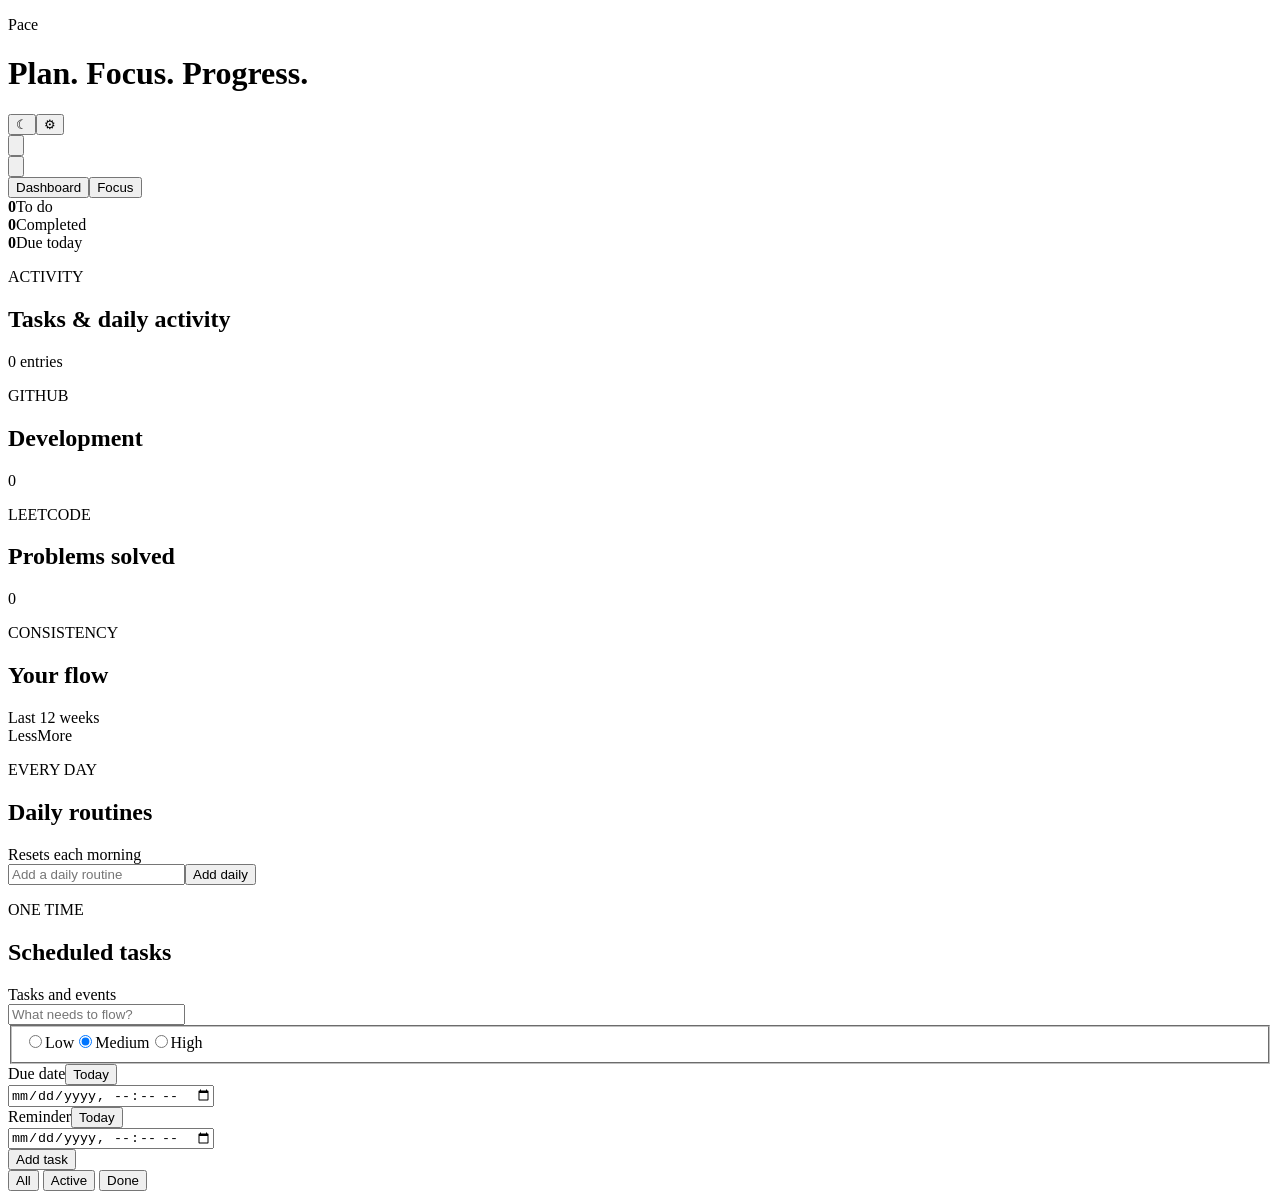
==== app/static/index.html @ a06ea4e5 "Activity: build live integration feeds and richer consistency analytics Split today's timeline into " ====
<!doctype html>
<html lang="en">
<head>
  <meta charset="utf-8">
  <meta name="viewport" content="width=device-width, initial-scale=1">
  <title>Pace</title>
  <link rel="preconnect" href="https://fonts.googleapis.com">
  <link rel="preconnect" href="https://fonts.gstatic.com" crossorigin>
  <link href="https://fonts.googleapis.com/css2?family=Handjet:ELSH,wght@2,100..900&display=swap" rel="stylesheet">
  <link rel="stylesheet" href="/styles.css">
</head>
<body>
  <main>
    <header>
      <div class="hero-copy"><p class="brand">Pace</p><div><h1>Plan. Focus. Progress.</h1><p id="today"></p></div></div>
      <div class="header-side"><div class="header-actions"><button class="icon" id="theme-button" aria-label="Switch to dark mode">☾</button><button class="icon" id="settings-button" aria-label="Open preferences">⚙</button><div class="profile-connect"><button class="icon" id="connections-toggle" aria-label="Connect profiles" aria-expanded="false"><svg viewBox="0 0 24 24" aria-hidden="true"><path d="M10 13a5 5 0 0 0 7.1.1l2-2a5 5 0 0 0-7.1-7.1l-1.1 1.1"></path><path d="M14 11a5 5 0 0 0-7.1-.1l-2 2A5 5 0 0 0 12 20l1.1-1.1"></path></svg></button><section id="connections-body" class="connections" hidden><div class="connections-title"><strong>Connect profiles</strong><span>GitHub · LeetCode</span></div><p>Paste a public profile link to import activity.</p><form id="profile-form"><select name="provider"><option value="GITHUB">GitHub</option><option value="LEETCODE">LeetCode</option></select><input name="profile_url" type="url" placeholder="Paste profile link" required><button type="submit">Link</button></form><div id="profile-list" class="profile-list"></div></section></div><div class="account"><button class="icon account-button" id="account-button" aria-label="Open account menu" aria-expanded="false"><svg viewBox="0 0 24 24" aria-hidden="true"><circle cx="12" cy="8" r="4"></circle><path d="M4 21a8 8 0 0 1 16 0"></path></svg></button><div class="account-menu" id="account-menu" hidden><strong id="account-name">Pace user</strong><span id="account-email"></span><small id="account-username"></small><button type="button" id="logout-button">Log out</button></div></div></div></div>
    </header>

    <nav class="page-nav" aria-label="Main navigation"><button class="page-link active" data-view="dashboard">Dashboard</button><button class="page-link" data-view="focus">Focus</button></nav>

    <section class="stats" data-page="dashboard" aria-label="Task summary">
      <article><strong id="pending-count">0</strong><span>To do</span></article>
      <article><strong id="done-count">0</strong><span>Completed</span></article>
      <article><strong id="today-count">0</strong><span>Due today</span></article>
    </section>

    <section class="activity-board" data-page="dashboard" aria-labelledby="activity-heading">
      <article class="panel activity-panel activity-main"><div class="activity-heading"><div><p class="section-label">ACTIVITY</p><h2 id="activity-heading">Tasks & daily activity</h2></div><span id="activity-count">0 entries</span></div><div id="activity-list" class="activity-list" aria-live="polite"></div></article>
      <div class="activity-integrations"><article class="panel activity-panel activity-compact"><div class="activity-heading"><div><p class="section-label">GITHUB</p><h2>Development</h2></div><span id="github-count">0</span></div><div id="github-list" class="activity-list" aria-live="polite"></div></article><article class="panel activity-panel activity-compact"><div class="activity-heading"><div><p class="section-label">LEETCODE</p><h2>Problems solved</h2></div><span id="leetcode-count">0</span></div><div id="leetcode-list" class="activity-list" aria-live="polite"></div></article></div>
    </section>

    <section class="panel focus-panel focus-page" data-page="focus" aria-labelledby="focus-heading" hidden>
      <div class="focus-heading"><div><p class="section-label">DEEP WORK</p><h2 id="focus-heading">Focus timer</h2></div><strong id="focus-clock">00:00:00</strong></div>
      <form id="focus-form" class="focus-form">
        <input name="category" maxlength="100" placeholder="Focus category" autocomplete="off">
        <select name="task_id" id="focus-task"><option value="">Choose a linked task</option></select>
        <button type="submit">Start focus</button>
      </form>
      <div id="active-focus" class="active-focus" hidden>
        <div><strong id="focus-category">Focused work</strong><span id="focus-linked-task">No linked task</span></div>
        <button type="button" id="stop-focus">Stop session</button>
      </div>
    </section>

    <section class="panel tracker-panel" data-page="dashboard">
      <div class="tracker-heading"><div><p class="section-label">CONSISTENCY</p><h2>Your flow</h2></div><span>Last 12 weeks</span></div>
      <div class="tracker-scroll"><div id="tracker" class="tracker" aria-label="Task completion tracker"></div></div>
      <div class="legend"><span>Less</span><i></i><i class="level-1"></i><i class="level-2"></i><i class="level-3"></i><span>More</span></div>
    </section>

    <section class="section-block" data-page="dashboard">
      <div class="section-title"><div><p class="section-label">EVERY DAY</p><h2>Daily routines</h2></div><span>Resets each morning</span></div>
      <form id="daily-form" class="daily-add"><input name="title" maxlength="200" placeholder="Add a daily routine" required autocomplete="off"><button type="submit">Add daily</button></form>
      <div id="daily-list" class="daily-list" aria-live="polite"></div>
    </section>

    <section class="section-block" data-page="dashboard">
    <div class="section-title"><div><p class="section-label">ONE TIME</p><h2>Scheduled tasks</h2></div><span>Tasks and events</span></div>
    <section class="panel composer">
      <form id="task-form">
        <input id="title" name="title" placeholder="What needs to flow?" maxlength="200" required autocomplete="off">
        <div class="form-row">
          <fieldset class="priority-picker" aria-label="Priority"><label><input type="radio" name="priority" value="LOW"><span>Low</span></label><label><input type="radio" name="priority" value="MEDIUM" checked><span>Medium</span></label><label><input type="radio" name="priority" value="HIGH"><span>High</span></label></fieldset>
          <div class="date-control"><div class="date-label"><label for="new-due-at">Due date</label><button type="button" class="today-button" data-target="due_at">Today</button></div><input id="new-due-at" name="due_at" type="datetime-local"></div>
          <div class="date-control"><div class="date-label"><label for="new-reminder-at">Reminder</label><button type="button" class="today-button" data-target="reminder_at">Today</button></div><input id="new-reminder-at" name="reminder_at" type="datetime-local"></div>
          <button type="submit">Add task</button>
        </div>
      </form>
    </section>

    <nav aria-label="Task filters">
      <button class="filter active" data-filter="ALL">All</button>
      <button class="filter" data-filter="PENDING">Active</button>
      <button class="filter" data-filter="COMPLETED">Done</button>
    </nav>
    <section id="task-list" class="task-list" aria-live="polite"></section>
    </section>
  </main>

  <dialog id="settings">
    <form id="settings-form">
      <div class="dialog-title"><h2>Preferences</h2><button type="button" class="icon" id="close-settings" aria-label="Close">×</button></div>
      <label>Email<input name="email" type="email" placeholder="you@example.com"></label>
      <label>Timezone<input name="timezone" value="Asia/Kolkata" required></label>
      <div class="schedule"><label class="check"><input name="daily_digest_enabled" type="checkbox"> Daily digest</label><input name="daily_digest_time" type="time"></div>
      <div class="schedule"><label class="check"><input name="weekly_summary_enabled" type="checkbox"> Weekly summary</label><select name="weekly_summary_day"><option>MONDAY</option><option>TUESDAY</option><option>WEDNESDAY</option><option>THURSDAY</option><option>FRIDAY</option><option>SATURDAY</option><option>SUNDAY</option></select><input name="weekly_summary_time" type="time"></div>
      <button type="submit">Save preferences</button>
    </form>
  </dialog>
  <dialog id="login" class="login-dialog">
    <form id="login-form">
      <div><p class="brand">Pace</p><h2 id="auth-title">Welcome back</h2><p id="auth-copy">Sign in and find your pace.</p></div>
      <label id="display-name-field" hidden>Display name<input name="display_name" maxlength="100" autocomplete="name"></label>
      <label id="email-field" hidden>Email address<input name="email" type="email" maxlength="320" autocomplete="email"></label>
      <label><span id="username-label">Username or email</span><input name="username" autocomplete="username" required autofocus></label>
      <label>Password<input name="password" type="password" autocomplete="current-password" required></label>
      <label id="confirm-password-field" hidden>Confirm password<input name="confirm_password" type="password" autocomplete="new-password"></label>
      <p id="login-error" role="alert"></p>
      <button type="submit">Sign in</button>
      <div class="oauth-options"><span>or continue with</span><a data-provider="github" href="/auth/oauth/github">GitHub</a><a data-provider="google" href="/auth/oauth/google">Google</a></div>
      <button type="button" id="auth-switch" class="auth-switch">New to Pace? Create your account</button>
    </form>
  </dialog>
  <dialog id="task-editor">
    <form id="edit-form">
      <div class="dialog-title"><h2>Edit task</h2><button type="button" class="icon" id="close-editor" aria-label="Close">×</button></div>
      <label>Task title<input name="title" maxlength="200" required></label>
      <label>Priority<select name="priority"><option value="LOW">Low priority</option><option value="MEDIUM">Medium priority</option><option value="HIGH">High priority</option></select></label>
      <label>Due date<input name="due_at" type="datetime-local"></label>
      <label>Reminder<input name="reminder_at" type="datetime-local"></label>
      <div class="dialog-actions"><button type="button" class="danger" id="editor-delete">Delete task</button><button type="submit">Save changes</button></div>
    </form>
  </dialog>
  <dialog id="delete-confirmation" class="small-dialog">
    <div><h2>Delete this task?</h2><p>This action cannot be undone.</p><div class="dialog-actions"><button type="button" id="cancel-delete">Keep task</button><button type="button" class="danger" id="confirm-delete">Delete</button></div></div>
  </dialog>
  <dialog id="activity-editor">
    <form id="activity-edit-form">
      <div class="dialog-title"><h2>Edit activity</h2><button type="button" class="icon" id="close-activity-editor" aria-label="Close">×</button></div>
      <label>Activity<input name="title" maxlength="200" required></label>
      <label>Details<textarea name="detail" maxlength="500" rows="3"></textarea></label>
      <div class="dialog-actions"><button type="button" class="danger" id="activity-delete">Delete activity</button><button type="submit">Save changes</button></div>
    </form>
  </dialog>
  <dialog id="activity-delete-confirmation" class="small-dialog">
    <div><h2>Delete this activity?</h2><p>The original task, routine, or focus session will stay intact.</p><div class="dialog-actions"><button type="button" id="cancel-activity-delete">Keep activity</button><button type="button" class="danger" id="confirm-activity-delete">Delete</button></div></div>
  </dialog>
  <div id="toast" role="status"></div>
  <script src="/app.js"></script>
</body>
</html>
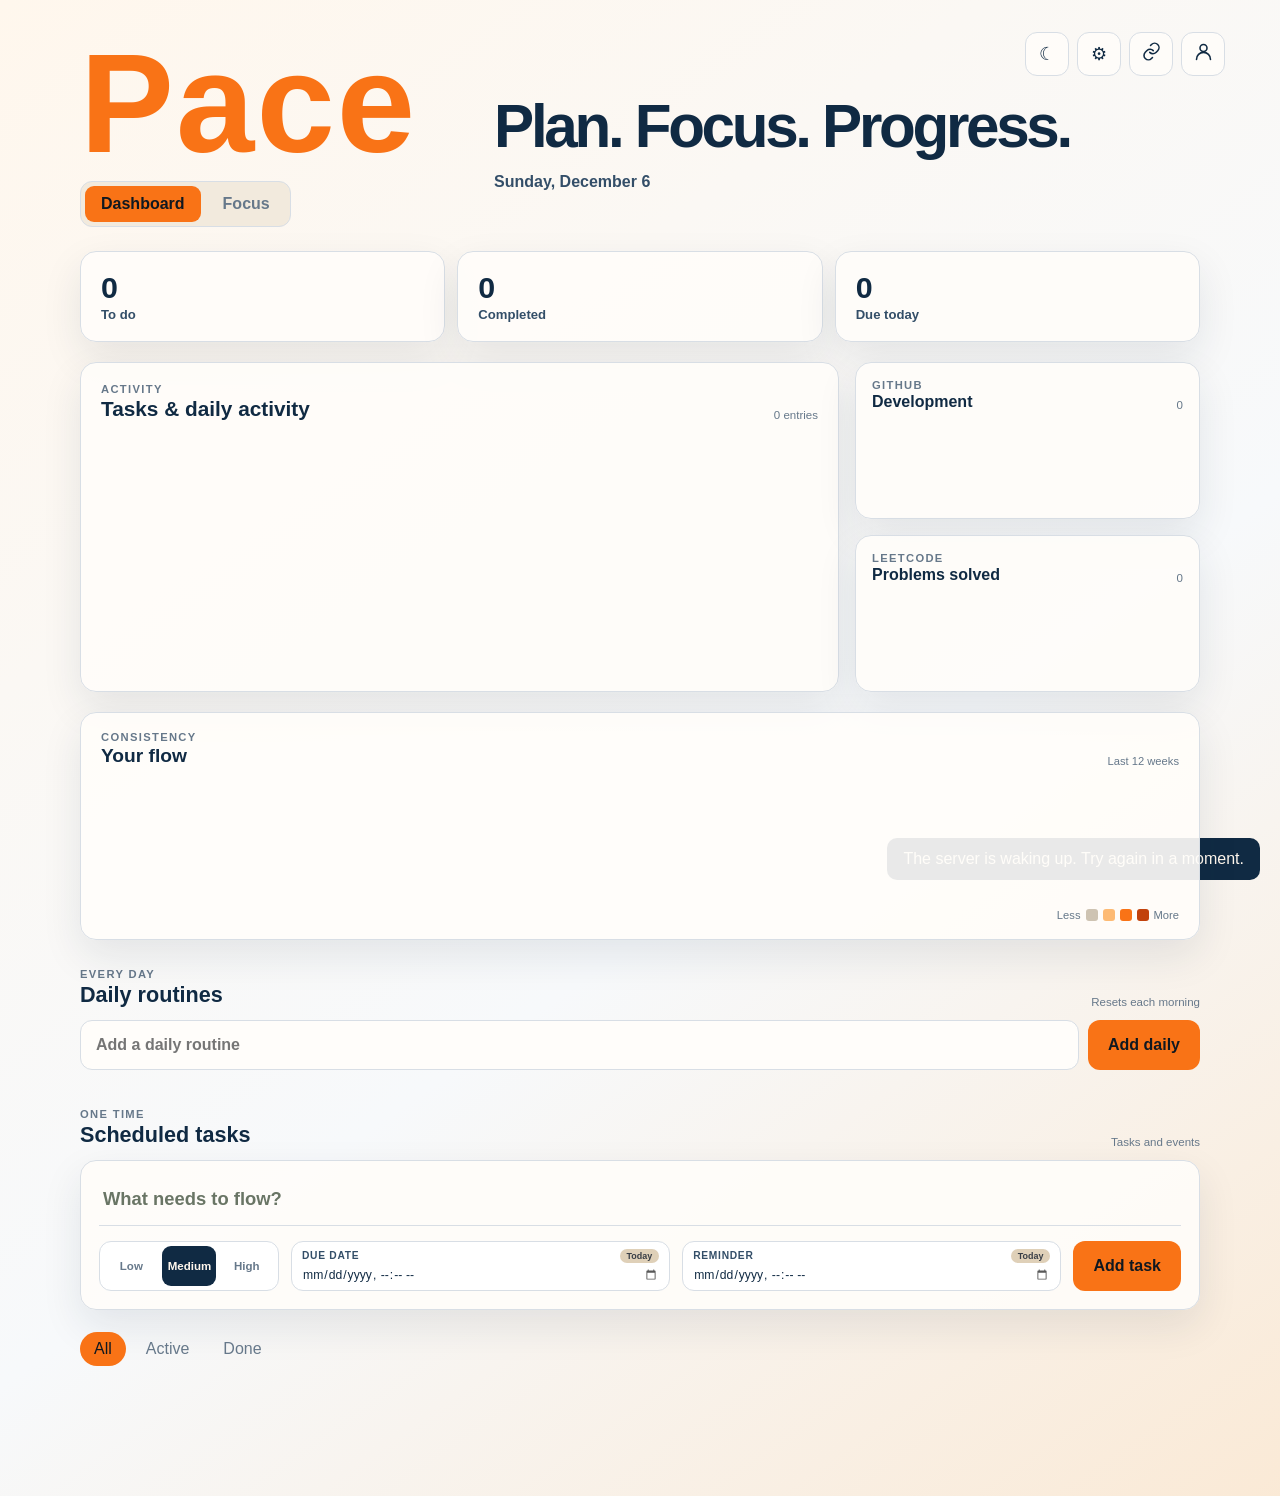
==== commit ab6d8b55: "Deployment: add free Pages, Render, OAuth, and email hosting Serve the static frontend from GitHub P" ====
--- a/app/static/index.html
+++ b/app/static/index.html
@@ -4,10 +4,11 @@
   <meta charset="utf-8">
   <meta name="viewport" content="width=device-width, initial-scale=1">
   <title>Pace</title>
+  <link rel="icon" href="./favicon.svg" type="image/svg+xml">
   <link rel="preconnect" href="https://fonts.googleapis.com">
   <link rel="preconnect" href="https://fonts.gstatic.com" crossorigin>
   <link href="https://fonts.googleapis.com/css2?family=Handjet:ELSH,wght@2,100..900&display=swap" rel="stylesheet">
-  <link rel="stylesheet" href="/styles.css">
+  <link rel="stylesheet" href="./styles.css">
 </head>
 <body>
   <main>
@@ -33,7 +34,7 @@
       <div class="focus-heading"><div><p class="section-label">DEEP WORK</p><h2 id="focus-heading">Focus timer</h2></div><strong id="focus-clock">00:00:00</strong></div>
       <form id="focus-form" class="focus-form">
         <input name="category" maxlength="100" placeholder="Focus category" autocomplete="off">
-        <select name="task_id" id="focus-task"><option value="">Choose a linked task</option></select>
+        <select name="daily_task_id" id="focus-task" aria-label="Choose a daily routine"><option value="">Choose a daily routine</option></select>
         <button type="submit">Start focus</button>
       </form>
       <div id="active-focus" class="active-focus" hidden>
@@ -45,6 +46,7 @@
     <section class="panel tracker-panel" data-page="dashboard">
       <div class="tracker-heading"><div><p class="section-label">CONSISTENCY</p><h2>Your flow</h2></div><span>Last 12 weeks</span></div>
       <div class="tracker-scroll"><div id="tracker" class="tracker" aria-label="Task completion tracker"></div></div>
+      <div id="tracker-details" class="tracker-details" hidden></div>
       <div class="legend"><span>Less</span><i></i><i class="level-1"></i><i class="level-2"></i><i class="level-3"></i><span>More</span></div>
     </section>
 
@@ -126,6 +128,7 @@
     <div><h2>Delete this activity?</h2><p>The original task, routine, or focus session will stay intact.</p><div class="dialog-actions"><button type="button" id="cancel-activity-delete">Keep activity</button><button type="button" class="danger" id="confirm-activity-delete">Delete</button></div></div>
   </dialog>
   <div id="toast" role="status"></div>
-  <script src="/app.js"></script>
+  <script src="./config.js"></script>
+  <script src="./app.js"></script>
 </body>
 </html>
--- a/app/static/styles.css
+++ b/app/static/styles.css
@@ -0,0 +1,50 @@
+:root{--navy:#181c14;--cream:#ecdfcc;--sage:#697565;--brown:#3c3d37;--paper:#f5eddf;--muted:#697565;--line:#b8b4a6;--shadow:0 16px 40px #181c1426;font-family:"Segoe UI",Arial,sans-serif;color:var(--navy);background:var(--cream)}
+*{box-sizing:border-box}body{margin:0;min-height:100vh;background:linear-gradient(145deg,#ecdfcc 0%,#f5eddf 58%,#697565 150%)}main{width:min(900px,calc(100% - 32px));margin:auto;padding:48px 0 90px}header{display:flex;justify-content:space-between;align-items:flex-start;margin-bottom:32px}.brand{display:flex;align-items:center;gap:9px;font-weight:800;letter-spacing:.02em;margin:0 0 26px;color:var(--navy)}.brand span{display:grid;place-items:center;width:30px;height:30px;border-radius:9px;background:var(--navy);color:var(--cream);font-size:.9rem}h1{font-size:clamp(2.5rem,7vw,4.5rem);line-height:.98;letter-spacing:-.055em;margin:0;max-width:700px;font-weight:750}header p:last-child{color:var(--brown);margin:16px 0 0;font-weight:600}.icon{border:1px solid var(--line);background:#f5eddfdd;color:var(--navy);border-radius:12px;width:44px;height:44px;font-size:1.15rem;cursor:pointer}.stats{display:grid;grid-template-columns:repeat(3,1fr);gap:12px;margin-bottom:20px}.stats article,.panel{background:#f5eddfdd;border:1px solid var(--line);border-radius:16px;box-shadow:var(--shadow)}.stats article{padding:18px 20px}.stats strong{display:block;font-size:1.9rem;color:var(--navy)}.stats span{color:var(--brown);font-size:.82rem;font-weight:600}.composer{padding:18px;margin-bottom:22px}.composer>form>input{width:100%;font-size:1.15rem;font-weight:600;border:0;border-bottom:1px solid var(--line);background:transparent;padding:9px 4px 15px;outline:none;color:var(--navy)}.composer>form>input::placeholder{color:#697565}.form-row{display:grid;grid-template-columns:180px minmax(0,.85fr) minmax(0,.85fr) auto;gap:12px;align-items:end;padding-top:15px}.form-row select,.date-control{height:50px;border:1px solid var(--line);border-radius:12px;background:white}.form-row select{padding:0 12px;color:var(--navy)}.date-control{display:grid;padding:5px 10px 4px;gap:0}.date-control span{font-size:.64rem;font-weight:800;color:var(--brown);text-transform:uppercase;letter-spacing:.07em}.date-control input{width:100%;min-width:0;border:0;background:transparent;padding:0;color:var(--navy);font-size:.76rem;outline:none}.date-control input::-webkit-calendar-picker-indicator{opacity:.65;cursor:pointer}input,select,button{font:inherit}button[type=submit]{height:50px;border:0;border-radius:12px;background:var(--navy);color:var(--cream);padding:0 20px;font-weight:700;cursor:pointer}button[type=submit]:hover{background:var(--brown)}nav{display:flex;gap:6px;margin:22px 0 12px}.filter{border:0;background:transparent;color:var(--muted);padding:8px 14px;border-radius:999px;cursor:pointer}.filter.active{background:var(--navy);color:var(--cream)}.task-list{display:grid;gap:10px}.task{display:grid;grid-template-columns:auto 1fr auto;gap:14px;align-items:center;background:var(--paper);border:1px solid var(--line);border-radius:14px;padding:15px 17px;box-shadow:0 4px 16px #181c1414}.task input{accent-color:var(--navy)}.task h3{font-size:1rem;margin:0 0 5px}.task p{font-size:.78rem;color:var(--muted);margin:0}.task.completed h3{text-decoration:line-through;color:var(--muted)}.priority{width:7px;height:7px;border-radius:50%;display:inline-block;margin-right:6px}.HIGH{background:#9d3e2e}.MEDIUM{background:var(--brown)}.LOW{background:#758574}.actions{display:flex;gap:3px}.actions button{border:0;background:transparent;color:var(--muted);cursor:pointer;padding:7px}.empty{text-align:center;color:var(--muted);padding:50px 0}dialog{width:min(520px,calc(100% - 28px));border:1px solid var(--line);border-radius:18px;background:var(--paper);box-shadow:0 30px 90px #181c1455;padding:25px}dialog::backdrop{background:#181c1499;backdrop-filter:blur(3px)}dialog form{display:grid;gap:15px}.dialog-title{display:flex;align-items:center;justify-content:space-between}.dialog-title h2{font-size:1.75rem;margin:0}dialog label{display:grid;gap:5px;color:var(--brown);font-size:.74rem;font-weight:700}dialog input,dialog select{border:1px solid var(--line);border-radius:10px;background:white;padding:10px;color:var(--navy)}.schedule{display:flex;gap:9px;align-items:center}.check{display:flex;align-items:center;gap:8px;flex:1;color:var(--navy)}dialog button[type=submit]{margin-top:6px}#toast{position:fixed;right:20px;bottom:20px;background:var(--navy);color:var(--cream);padding:12px 16px;border-radius:10px;opacity:0;transform:translateY(10px);transition:.2s;pointer-events:none}#toast.show{opacity:1;transform:none}
+@media(max-width:700px){main{padding-top:28px}.brand{margin-bottom:20px}.stats{gap:7px}.stats article{padding:14px 12px}.form-row{grid-template-columns:1fr 1fr}.form-row select{width:100%}.form-row button{grid-column:1/-1;width:100%}.schedule{align-items:end;flex-wrap:wrap}.task{padding:13px}}
+@media(max-width:430px){.form-row{grid-template-columns:1fr}.form-row button{grid-column:auto}.stats span{font-size:.72rem}}
+body{background:linear-gradient(145deg,#ecdfcc 0%,#f5eddf 58%,#697565 150%)}
+.icon,.stats article,.panel{background:#f5eddfdd}.form-row select,.date-control,dialog input,dialog select{background:#fffaf2}.task,dialog{background:var(--paper)}
+.form-row select{font-weight:700;cursor:pointer}.date-label{display:flex;align-items:center;justify-content:space-between}.date-label label{font-size:.64rem;font-weight:800;color:var(--brown);text-transform:uppercase;letter-spacing:.07em}.today-button{border:0;border-radius:999px;background:#ecdfcc;color:#3c3d37;padding:2px 7px;font-size:.56rem;font-weight:800;letter-spacing:0;cursor:pointer;transition:background .15s,color .15s}.today-button:hover,.today-button:focus-visible{background:#697565;color:white}.dialog-actions{display:flex;align-items:center;justify-content:flex-end;gap:10px}.dialog-actions button{min-height:44px;border:1px solid var(--line);border-radius:10px;padding:0 15px;font-weight:700;cursor:pointer}.dialog-actions button[type=submit]{margin-left:auto}.danger{background:#fff1ee;color:#9d3e2e!important;border-color:#e2b9b1!important}.small-dialog{width:min(390px,calc(100% - 28px))}.small-dialog h2{margin:0 0 8px}.small-dialog p{color:var(--muted);margin:0 0 22px}html[data-theme="dark"] .today-button{background:#3c3d37;color:#ecdfcc}html[data-theme="dark"] .danger{background:#3a201c;color:#ffb7a9!important;border-color:#78463d!important}
+.priority-picker{height:50px;min-width:0;display:flex;align-items:center;gap:3px;margin:0;padding:4px;border:1px solid var(--line);border-radius:12px;background:#fffaf2}.date-control{min-width:0}.priority-picker label{flex:1;min-width:0}.priority-picker input{position:absolute;opacity:0;pointer-events:none}.priority-picker span{display:grid;place-items:center;height:40px;padding:0 6px;border-radius:9px;color:var(--muted);font-size:.72rem;font-weight:700;cursor:pointer}.priority-picker input:checked+span{background:var(--navy);color:var(--cream)}.priority-picker input:focus-visible+span{outline:2px solid var(--sage);outline-offset:1px}html[data-theme="dark"] .priority-picker{background:#3c3d37}html[data-theme="dark"] .priority-picker input:checked+span{background:#ecdfcc;color:#181c14}
+.section-block{margin:28px 0}.section-title{display:flex;align-items:end;justify-content:space-between;margin-bottom:12px}.section-title h2{margin:2px 0 0;font-size:1.35rem}.section-title>span{color:var(--muted);font-size:.72rem}.daily-add{display:flex;gap:9px;margin-bottom:10px}.daily-add input{flex:1;min-width:0;border:1px solid var(--line);border-radius:12px;background:var(--paper);color:var(--navy);padding:0 15px;font-weight:600}.daily-add button{margin:0}.daily-list{display:grid;grid-template-columns:repeat(2,1fr);gap:9px}.daily-task{display:grid;grid-template-columns:auto 1fr auto;align-items:center;gap:11px;min-height:54px;padding:10px 13px;border:1px solid var(--line);border-radius:13px;background:var(--paper);box-shadow:0 4px 16px #181c1414}.daily-task input{width:18px;height:18px;accent-color:#697565}.daily-task span{font-weight:650}.daily-task.completed span{text-decoration:line-through;color:var(--muted)}.daily-task button{border:0;background:transparent;color:var(--muted);font-size:1.1rem;cursor:pointer}.daily-empty{grid-column:1/-1;color:var(--muted);margin:4px 0 0;padding:18px;border:1px dashed var(--line);border-radius:12px;text-align:center}html[data-theme="dark"] .daily-add input,html[data-theme="dark"] .daily-task{background:#24261fee}
+@media(max-width:600px){.daily-list{grid-template-columns:1fr}.section-title>span{display:none}}
+@media(hover:hover){html .today-button:hover{background:#697565;color:white}html[data-theme="dark"] .today-button:hover{background:#697565;color:white}}
+.day-cell::after{display:none}.day-tooltip{position:absolute;z-index:8;left:50%;top:calc(100% + 9px);display:grid;gap:3px;width:190px;padding:11px 12px;border:1px solid var(--line);border-radius:11px;background:var(--paper);color:var(--navy);text-align:left;box-shadow:0 12px 30px #181c1433;opacity:0;visibility:hidden;pointer-events:none;transform:translate(-50%,-5px);transition:.16s}.day-tooltip strong{font-size:.72rem}.day-tooltip small{color:var(--muted);font-size:.62rem}.tooltip-tasks{display:grid;gap:4px;margin-top:5px}.tooltip-tasks span{position:relative;padding-left:10px;font-size:.68rem;line-height:1.3}.tooltip-tasks span::before{content:"";position:absolute;left:0;top:.42em;width:5px;height:5px;border-radius:50%;background:#697565}.day-cell:hover .day-tooltip,.day-cell:focus-visible .day-tooltip{opacity:1;visibility:visible;transform:translate(-50%,0)}html[data-theme="dark"] .day-tooltip{background:#3c3d37;color:#ecdfcc}
+.header-actions{display:flex;gap:8px}.tracker-panel{position:relative;z-index:2;padding:18px 20px;margin-bottom:20px}.tracker-heading{display:flex;align-items:end;justify-content:space-between;margin-bottom:14px}.tracker-heading h2{margin:2px 0 0;font-size:1.2rem}.tracker-heading>span,.section-label,.legend{font-size:.7rem;color:var(--muted)}.section-label{margin:0;font-weight:800;letter-spacing:.12em}.tracker-scroll{overflow-x:auto;overflow-y:hidden;padding:7px 3px 52px}.tracker{display:grid;grid-template-rows:repeat(7,12px);grid-auto-flow:column;grid-auto-columns:12px;gap:5px;width:max-content;min-width:100%}.day-cell,.legend i{width:12px;height:12px;border:0;border-radius:3px;background:#cbc7bb}.day-cell{position:relative;padding:0;cursor:pointer}.day-cell:hover,.day-cell:focus-visible{outline:2px solid var(--navy);outline-offset:2px}.day-cell::after{content:attr(data-tip);position:absolute;z-index:5;left:50%;top:calc(100% + 9px);width:max-content;max-width:240px;padding:7px 9px;border-radius:7px;background:var(--navy);color:#f5eddf;font-size:.68rem;line-height:1.35;box-shadow:0 8px 24px #181c1433;opacity:0;pointer-events:none;transform:translate(-50%,-6px);transition:.16s}.day-cell:hover::after,.day-cell:focus-visible::after{opacity:1;transform:translate(-50%,0)}.level-1{background:#9aa28f!important}.level-2{background:#697565!important}.level-3{background:#3c3d37!important}.legend{display:flex;align-items:center;justify-content:flex-end;gap:5px}.legend i{display:block}
+html[data-theme="dark"]{--navy:#ecdfcc;--cream:#181c14;--paper:#24261f;--muted:#aeb5a4;--line:#697565;--shadow:0 16px 40px #0008;color-scheme:dark}html[data-theme="dark"] body{background:linear-gradient(145deg,#181c14,#24261f 60%,#3c3d37 150%)}html[data-theme="dark"] .brand span,html[data-theme="dark"] button[type=submit],html[data-theme="dark"] .filter.active{background:#ecdfcc;color:#181c14}html[data-theme="dark"] .icon,html[data-theme="dark"] .stats article,html[data-theme="dark"] .panel,html[data-theme="dark"] .task,html[data-theme="dark"] dialog{background:#24261fee}html[data-theme="dark"] .form-row select,html[data-theme="dark"] .date-control,html[data-theme="dark"] dialog input,html[data-theme="dark"] dialog select{background:#3c3d37;color:#ecdfcc}html[data-theme="dark"] .day-cell,html[data-theme="dark"] .legend i{background:#3c3d37}html[data-theme="dark"] .day-cell::after{background:#ecdfcc;color:#181c14}
+.login-dialog{width:min(420px,calc(100% - 28px))}.login-dialog::backdrop{background:#181c14dd}.login-dialog .brand{margin-bottom:24px}.login-dialog h2{font-size:2rem;margin:0 0 7px}.login-dialog p{color:var(--muted);margin:0}.login-dialog #login-error{min-height:1.2em;color:#9d3e2e;font-size:.8rem}.login-dialog button{width:100%}.login-dialog[open]{animation:login-in .18s ease-out}@keyframes login-in{from{opacity:0;transform:translateY(10px)}to{opacity:1;transform:none}}
+
+/* Pace palette: #222831 #393E46 #948979 #DFD0B8 */
+:root{--navy:#222831;--cream:#dfd0b8;--sage:#948979;--brown:#393e46;--paper:#eee4d4;--muted:#6f6b64;--line:#c2b6a4;--shadow:0 16px 40px #22283126}
+body{background:linear-gradient(145deg,#dfd0b8 0%,#eee4d4 58%,#948979 150%)}
+.brand{font-family:"Palatino Linotype",Palatino,Georgia,serif;font-size:1.15rem;font-style:italic;font-weight:700;letter-spacing:-.025em}.brand span{font-family:"Segoe UI",Arial,sans-serif;font-style:normal}
+.icon,.stats article,.panel{background:#eee4d4dd}.form-row select,.date-control,dialog input,dialog select,.priority-picker{background:#f8f0e4}
+.today-button{background:#dfd0b8;color:#393e46}.today-button:hover,.today-button:focus-visible{background:#948979;color:#222831}
+.daily-task input{accent-color:#948979}.tooltip-tasks span::before,.level-2{background:#948979!important}.day-cell,.legend i{background:#cec3b2}.level-1{background:#b7aa97!important}.level-3{background:#393e46!important}
+[hidden]{display:none!important}.auth-switch{height:auto!important;border:0;background:transparent!important;color:var(--muted)!important;padding:4px!important;font-size:.78rem;font-weight:700;cursor:pointer}.auth-switch:hover{text-decoration:underline}
+html[data-theme="dark"]{--navy:#dfd0b8;--cream:#222831;--paper:#2b3038;--muted:#b9afa0;--line:#948979;--shadow:0 16px 40px #0008}html[data-theme="dark"] body{background:linear-gradient(145deg,#222831,#2b3038 60%,#393e46 150%)}html[data-theme="dark"] .brand span,html[data-theme="dark"] button[type=submit],html[data-theme="dark"] .filter.active{background:#dfd0b8;color:#222831}html[data-theme="dark"] .icon,html[data-theme="dark"] .stats article,html[data-theme="dark"] .panel,html[data-theme="dark"] .task,html[data-theme="dark"] dialog,html[data-theme="dark"] .daily-add input,html[data-theme="dark"] .daily-task{background:#2b3038ee}html[data-theme="dark"] .form-row select,html[data-theme="dark"] .date-control,html[data-theme="dark"] dialog input,html[data-theme="dark"] dialog select,html[data-theme="dark"] .priority-picker{background:#393e46;color:#dfd0b8}html[data-theme="dark"] .priority-picker input:checked+span{background:#dfd0b8;color:#222831}html[data-theme="dark"] .today-button{background:#393e46;color:#dfd0b8}html[data-theme="dark"] .day-tooltip{background:#393e46;color:#dfd0b8}html[data-theme="dark"] .day-cell,html[data-theme="dark"] .legend i{background:#393e46}html[data-theme="dark"] .login-dialog::backdrop{background:#222831dd}
+.focus-panel{padding:18px 20px;margin-bottom:20px}.focus-heading,.active-focus{display:flex;align-items:center;justify-content:space-between;gap:16px}.focus-heading h2{margin:2px 0 0;font-size:1.3rem}.focus-heading>strong{font-variant-numeric:tabular-nums;font-size:1.8rem;letter-spacing:.04em}.focus-form{display:grid;grid-template-columns:1fr 1fr 1.25fr auto;gap:9px;margin-top:16px}.focus-form input,.focus-form select{min-width:0;height:46px;border:1px solid var(--line);border-radius:10px;background:#f8f0e4;color:var(--navy);padding:0 11px}.focus-form button{height:46px}.active-focus{margin-top:16px;padding-top:14px;border-top:1px solid var(--line)}.active-focus div{display:grid;gap:3px}.active-focus span{color:var(--muted);font-size:.76rem}.active-focus button{height:42px;border:0;border-radius:10px;background:var(--brown);color:var(--cream);padding:0 17px;font-weight:700;cursor:pointer}html[data-theme="dark"] .focus-form input,html[data-theme="dark"] .focus-form select{background:#393e46;color:#dfd0b8}@media(max-width:700px){.focus-form{grid-template-columns:1fr 1fr}.focus-form button{grid-column:1/-1}.focus-heading>strong{font-size:1.45rem}}@media(max-width:430px){.focus-form{grid-template-columns:1fr}.focus-form button{grid-column:auto}.focus-heading{align-items:end}}
+.page-nav{margin:-12px 0 24px;padding:4px;width:max-content;border:1px solid var(--line);border-radius:12px;background:#eee4d4aa}.page-link{border:0;border-radius:9px;background:transparent;color:var(--muted);padding:9px 16px;font-weight:700;cursor:pointer}.page-link.active{background:var(--navy);color:var(--cream)}
+.account{position:relative}.account-button svg{width:21px;height:21px;fill:none;stroke:currentColor;stroke-width:1.8;stroke-linecap:round}.account-menu{position:absolute;z-index:20;right:0;top:52px;display:grid;gap:4px;width:230px;padding:16px;border:1px solid var(--line);border-radius:14px;background:var(--paper);box-shadow:var(--shadow)}.account-menu strong{font-size:1rem}.account-menu span,.account-menu small{overflow:hidden;color:var(--muted);text-overflow:ellipsis}.account-menu span{font-size:.78rem}.account-menu small{font-size:.7rem}.account-menu button{margin-top:10px;border:1px solid var(--line);border-radius:9px;background:transparent;color:var(--navy);padding:9px;font-weight:700;cursor:pointer}
+.focus-page{min-height:clamp(430px,65vh,620px);display:flex;flex-direction:column;justify-content:center;padding:clamp(28px,7vw,70px);text-align:center}.focus-page .focus-heading{display:grid;justify-content:center}.focus-page .focus-heading>strong{font-size:clamp(4rem,13vw,8rem);line-height:1;font-weight:650;letter-spacing:-.06em}.focus-page .focus-form{grid-template-columns:1fr 1fr;margin:38px auto 0;width:min(620px,100%)}.focus-page .focus-form input[name="notes"]{grid-column:1/-1}.focus-page .focus-form button{grid-column:1/-1}.focus-page .active-focus{display:grid;justify-content:center;gap:22px;margin:32px auto 0;padding-top:24px;width:min(620px,100%)}.focus-page .active-focus div{gap:8px}.focus-page .active-focus strong{font-size:1.5rem}.focus-page .active-focus span{font-size:.9rem}.focus-page .active-focus button{min-width:170px}
+html[data-theme="dark"] .page-nav,html[data-theme="dark"] .account-menu{background:#2b3038}html[data-theme="dark"] .page-link.active{background:#dfd0b8;color:#222831}
+@media(max-width:600px){.header-actions{gap:5px}.focus-page{padding:28px 18px}.focus-page .focus-form{grid-template-columns:1fr}.focus-page .focus-form input[name="notes"],.focus-page .focus-form button{grid-column:auto}.focus-page .focus-heading>strong{font-size:clamp(3.4rem,19vw,5.5rem)}}
+
+/* Pace navy and orange palette */
+:root{--navy:#102a43;--cream:#fff7ed;--sage:#f97316;--brown:#334e68;--paper:#fffdfa;--muted:#66788a;--line:#d8dee5;--shadow:0 16px 40px #102a4318}
+body{background:linear-gradient(145deg,#fff7ed,#f7f9fb 58%,#fed7aa 150%)}
+.brand{display:block;font-family:"Handjet","Segoe UI",sans-serif;font-size:2.2rem;font-style:normal;font-weight:750;line-height:1;letter-spacing:.015em;color:#f97316}
+button[type=submit],.filter.active,.page-link.active{background:#f97316;color:#101820}.today-button:hover,.today-button:focus-visible{background:#f97316;color:#101820}.priority-picker input:checked+span{background:#102a43;color:#fff7ed}
+.icon,.stats article,.panel{background:#fffdfae8}.form-row select,.date-control,dialog input,dialog select,.priority-picker,.focus-form input,.focus-form select{background:#fff}
+.level-1{background:#fdba74!important}.level-2{background:#f97316!important}.level-3{background:#c2410c!important}.daily-task input{accent-color:#f97316}.tooltip-tasks span::before{background:#f97316!important}
+.activity-panel{padding:20px;margin-bottom:20px}.activity-heading{display:flex;align-items:end;justify-content:space-between;margin-bottom:14px}.activity-heading h2{margin:2px 0 0;font-size:1.3rem}.activity-heading>span{color:var(--muted);font-size:.72rem}.activity-list{display:grid;gap:8px}.activity-item{display:grid;grid-template-columns:auto 1fr auto;align-items:center;gap:12px;padding:12px 2px;border-top:1px solid var(--line)}.activity-item:first-child{border-top:0}.activity-icon{width:10px;height:10px;border-radius:50%;background:#f97316;box-shadow:0 0 0 5px #ffedd5}.activity-icon.routine{background:#0f766e;box-shadow:0 0 0 5px #ccfbf1}.activity-icon.focus{background:#102a43;box-shadow:0 0 0 5px #dbeafe}.activity-item div{display:grid;gap:2px}.activity-item strong{font-size:.9rem}.activity-item small,.activity-item time,.activity-empty{color:var(--muted);font-size:.72rem}.activity-empty{margin:0;padding:18px 2px}
+html[data-theme="dark"]{--navy:#f8fafc;--cream:#080d14;--paper:#111827;--muted:#94a3b8;--line:#273548;--brown:#cbd5e1;--shadow:0 16px 40px #0009;color-scheme:dark}html[data-theme="dark"] body{background:linear-gradient(145deg,#080d14,#0f1b2a 62%,#3b1b0b 150%)}html[data-theme="dark"] .icon,html[data-theme="dark"] .stats article,html[data-theme="dark"] .panel,html[data-theme="dark"] .task,html[data-theme="dark"] dialog,html[data-theme="dark"] .daily-add input,html[data-theme="dark"] .daily-task,html[data-theme="dark"] .account-menu,html[data-theme="dark"] .page-nav{background:#111827ee}html[data-theme="dark"] .form-row select,html[data-theme="dark"] .date-control,html[data-theme="dark"] dialog input,html[data-theme="dark"] dialog select,html[data-theme="dark"] .priority-picker,html[data-theme="dark"] .focus-form input,html[data-theme="dark"] .focus-form select{background:#1e293b;color:#f8fafc}html[data-theme="dark"] button[type=submit],html[data-theme="dark"] .filter.active,html[data-theme="dark"] .page-link.active{background:#f97316;color:#080d14}html[data-theme="dark"] .priority-picker input:checked+span{background:#f97316;color:#080d14}html[data-theme="dark"] .activity-icon.focus{background:#60a5fa;box-shadow:0 0 0 5px #1e3a5f}
+h1{max-width:none;font-size:clamp(2.2rem,6vw,4.2rem);white-space:nowrap}.activity-item{grid-template-columns:auto 1fr auto auto}.activity-edit{border:0;background:transparent;color:var(--muted);padding:8px;cursor:pointer}.activity-edit:hover{color:#f97316}dialog textarea{resize:vertical;border:1px solid var(--line);border-radius:10px;background:#fff;color:var(--navy);padding:10px;font:inherit}.oauth-options{display:grid;grid-template-columns:1fr 1fr;gap:8px}.oauth-options span{grid-column:1/-1;display:flex;align-items:center;gap:10px;color:var(--muted);font-size:.7rem}.oauth-options span::before,.oauth-options span::after{content:"";height:1px;flex:1;background:var(--line)}.oauth-options a{display:grid;place-items:center;min-height:44px;border:1px solid var(--line);border-radius:10px;color:var(--navy);text-decoration:none;font-weight:750}.oauth-options a:hover{border-color:#f97316;color:#f97316}.focus-page .focus-form{grid-template-columns:1fr 1fr}.focus-page .focus-form button{grid-column:1/-1}html[data-theme="dark"] dialog textarea{background:#1e293b;color:#f8fafc}@media(max-width:600px){h1{font-size:clamp(1.75rem,9vw,2.8rem)}.activity-item{grid-template-columns:auto 1fr auto}.activity-item time{display:none}}
+main{width:min(1120px,calc(100% - 32px))}header{gap:32px}.hero-copy{display:flex;align-items:center;gap:clamp(30px,6vw,90px);min-width:0}.hero-copy .brand{margin:0;font-size:clamp(4.8rem,11vw,9rem);line-height:.8}.hero-copy h1{font-size:clamp(2rem,4.7vw,4rem)}.header-side{display:grid;justify-items:end;gap:20px;min-width:310px}.connections{width:310px;padding:16px;border:1px solid var(--line);border-radius:16px;background:var(--paper);box-shadow:var(--shadow)}.connections>div:first-child{display:grid;gap:2px;margin-bottom:12px}.connections span{color:var(--muted);font-size:.7rem}.connections form{display:grid;grid-template-columns:95px 1fr auto;gap:6px}.connections select,.connections input{min-width:0;height:38px;border:1px solid var(--line);border-radius:9px;background:transparent;color:var(--navy);padding:0 8px;font-size:.72rem}.connections button[type=submit]{height:38px;padding:0 12px}.profile-list{display:grid;gap:6px;margin-top:9px}.profile-chip{display:flex;align-items:center;justify-content:space-between;padding:7px 9px;border-radius:8px;background:#f9731614}.profile-chip a{overflow:hidden;color:var(--navy);font-size:.72rem;font-weight:700;text-decoration:none;text-overflow:ellipsis}.profile-chip button{border:0;background:transparent;color:var(--muted);cursor:pointer}.activity-symbol{display:grid;place-items:center;width:24px;color:#f97316;font-size:1rem;font-weight:900}.activity-item strong{font-weight:700}.activity-item small{display:block;margin-top:2px}html[data-theme="dark"] .connections{background:#111827ee}html[data-theme="dark"] .connections select,html[data-theme="dark"] .connections input{background:#1e293b;color:#f8fafc}@media(max-width:900px){header{display:grid}.header-side{min-width:0;justify-items:stretch}.header-actions{justify-content:flex-end}.connections{width:100%}}@media(max-width:600px){.hero-copy{display:grid;gap:24px}.hero-copy .brand{font-size:5rem}.connections form{grid-template-columns:1fr}.connections button[type=submit]{width:100%}}
+.connections{padding:0;overflow:hidden}.connections-toggle{display:flex;align-items:center;justify-content:space-between;width:100%;padding:15px 16px;border:0;background:transparent;color:var(--navy);text-align:left;cursor:pointer}.connections-toggle span{display:grid;gap:2px}.connections-toggle strong{font-size:.85rem}.connections-toggle small{color:var(--muted);font-size:.68rem}.connections-toggle b{color:#f97316;font-size:1.25rem}.connections>div:first-of-type{display:block;margin:0;padding:0 16px 16px;border-top:1px solid var(--line)}.connections>div:first-of-type>p{margin:12px 0;color:var(--muted);font-size:.7rem}
+.header-side{min-width:0}.profile-connect{position:relative}.profile-connect>.icon svg{width:21px;height:21px;fill:none;stroke:currentColor;stroke-width:1.8;stroke-linecap:round}.profile-connect .connections{position:absolute;z-index:20;right:0;top:52px;width:310px;padding:16px;overflow:visible}.profile-connect .connections-title{display:grid!important;gap:2px!important;margin:0 0 12px!important;padding:0!important;border:0!important}.connections-title strong{color:var(--navy);font-size:.85rem}.connections-title span{color:var(--muted);font-size:.68rem}.profile-connect .connections>p{margin:0 0 12px;color:var(--muted);font-size:.7rem}@media(max-width:430px){.profile-connect .connections{position:fixed;top:86px;right:16px;left:16px;width:auto}}
+.header-actions{transform:translate(8px,-16px)}@media(max-width:900px){.header-actions{transform:none}}
+.activity-symbol svg{width:18px;height:18px;fill:#f97316}
+.oauth-options a.disabled{opacity:.45;cursor:not-allowed}
+.activity-board{display:grid;grid-template-columns:minmax(0,1.65fr) minmax(260px,.75fr);gap:16px;margin-bottom:20px}.activity-board .activity-panel{margin:0}.activity-main{min-height:330px}.activity-integrations{display:grid;grid-template-rows:1fr 1fr;gap:16px;min-height:330px}.activity-list{max-height:260px;overflow:auto;padding-right:5px;scrollbar-width:thin;scrollbar-color:#f97316 transparent}.activity-compact{min-height:0;padding:16px}.activity-compact .activity-heading{margin-bottom:6px}.activity-compact .activity-heading h2{font-size:1rem}.activity-compact .activity-list{max-height:112px}.activity-compact .activity-item{grid-template-columns:auto minmax(0,1fr) auto;padding:8px 0;gap:8px}.activity-compact .activity-item strong{overflow:hidden;font-size:.78rem;text-overflow:ellipsis;white-space:nowrap}.activity-compact .activity-item small,.activity-compact .activity-edit{display:none}.tooltip-stats{display:grid;grid-template-columns:auto 1fr auto 1fr;align-items:baseline;gap:3px 6px;margin-top:5px}.tooltip-stats b{color:#f97316;font-size:.9rem}.tooltip-stats small{font-size:.6rem}@media(max-width:800px){.activity-board{grid-template-columns:1fr}.activity-integrations{grid-template-columns:1fr 1fr;grid-template-rows:none}.activity-main{min-height:0}}@media(max-width:520px){.activity-integrations{grid-template-columns:1fr}}
+.hero-copy>div{transform:translateY(40px)}.tracker-scroll{padding-bottom:7px}.tracker-details{display:grid;gap:4px;max-height:180px;margin:12px 0;padding:12px 14px;overflow-y:auto;border:1px solid var(--line);border-radius:12px;background:#f973160a;scrollbar-width:thin;scrollbar-color:#f97316 transparent}.tracker-details>strong{font-size:.78rem}.tracker-details .tooltip-tasks{grid-template-columns:repeat(auto-fit,minmax(220px,1fr))}.focus-form option:disabled{color:var(--muted)}html[data-theme="dark"] .tracker-details{background:#f973160d}@media(max-width:600px){.hero-copy>div{transform:translateY(20px)}}
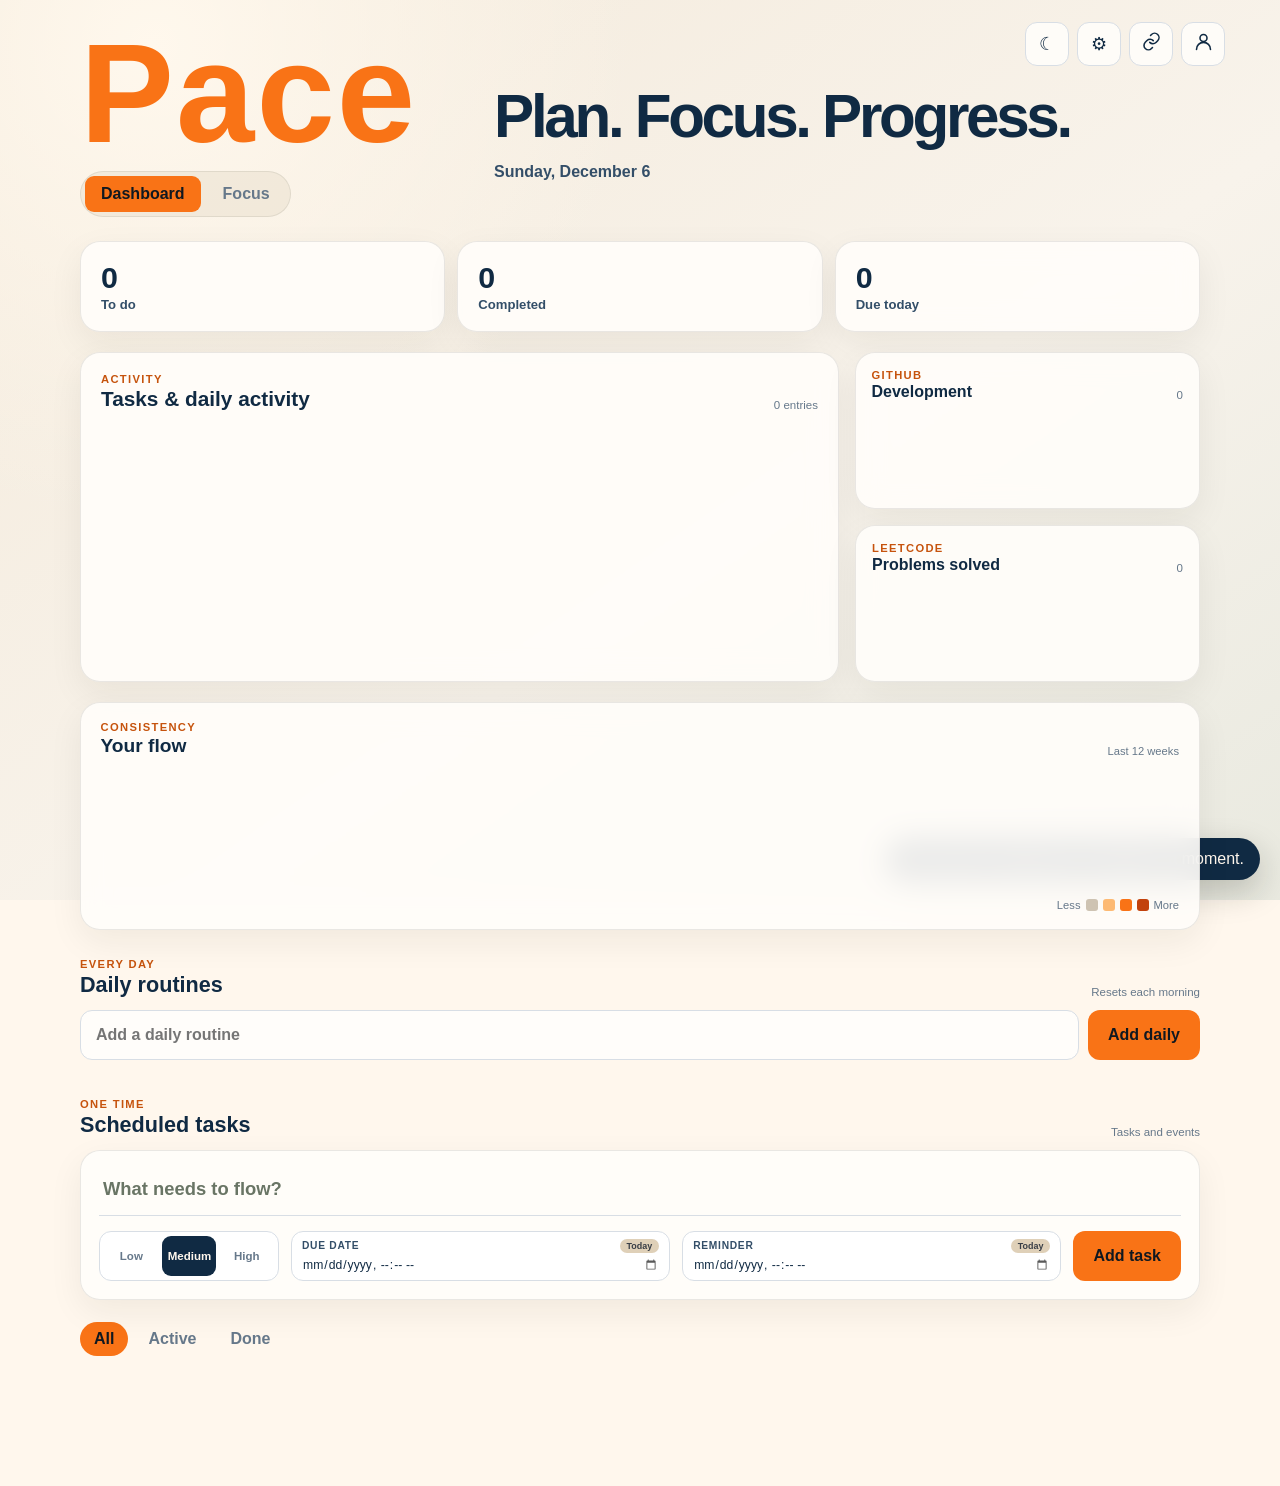
==== commit ad88eed2: "polish connection profile panel layout and overlap behavior" ====
--- a/app/static/index.html
+++ b/app/static/index.html
@@ -14,7 +14,7 @@
   <main>
     <header>
       <div class="hero-copy"><p class="brand">Pace</p><div><h1>Plan. Focus. Progress.</h1><p id="today"></p></div></div>
-      <div class="header-side"><div class="header-actions"><button class="icon" id="theme-button" aria-label="Switch to dark mode">☾</button><button class="icon" id="settings-button" aria-label="Open preferences">⚙</button><div class="profile-connect"><button class="icon" id="connections-toggle" aria-label="Connect profiles" aria-expanded="false"><svg viewBox="0 0 24 24" aria-hidden="true"><path d="M10 13a5 5 0 0 0 7.1.1l2-2a5 5 0 0 0-7.1-7.1l-1.1 1.1"></path><path d="M14 11a5 5 0 0 0-7.1-.1l-2 2A5 5 0 0 0 12 20l1.1-1.1"></path></svg></button><section id="connections-body" class="connections" hidden><div class="connections-title"><strong>Connect profiles</strong><span>GitHub · LeetCode</span></div><p>Paste a public profile link to import activity.</p><form id="profile-form"><select name="provider"><option value="GITHUB">GitHub</option><option value="LEETCODE">LeetCode</option></select><input name="profile_url" type="url" placeholder="Paste profile link" required><button type="submit">Link</button></form><div id="profile-list" class="profile-list"></div></section></div><div class="account"><button class="icon account-button" id="account-button" aria-label="Open account menu" aria-expanded="false"><svg viewBox="0 0 24 24" aria-hidden="true"><circle cx="12" cy="8" r="4"></circle><path d="M4 21a8 8 0 0 1 16 0"></path></svg></button><div class="account-menu" id="account-menu" hidden><strong id="account-name">Pace user</strong><span id="account-email"></span><small id="account-username"></small><button type="button" id="logout-button">Log out</button></div></div></div></div>
+      <div class="header-side"><div class="header-actions"><button class="icon" id="theme-button" aria-label="Switch to dark mode">☾</button><button class="icon" id="settings-button" aria-label="Open preferences">⚙</button><div class="profile-connect"><button class="icon" id="connections-toggle" aria-label="Connect profiles" aria-expanded="false"><svg viewBox="0 0 24 24" aria-hidden="true"><path d="M10 13a5 5 0 0 0 7.1.1l2-2a5 5 0 0 0-7.1-7.1l-1.1 1.1"></path><path d="M14 11a5 5 0 0 0-7.1-.1l-2 2A5 5 0 0 0 12 20l1.1-1.1"></path></svg></button><section id="connections-body" class="connections" aria-label="Connect profiles" hidden><div class="connections-title"><strong>Connect profiles</strong><span>Bring your coding activity into Pace</span></div><p>Paste a public GitHub or LeetCode profile link.</p><form id="profile-form"><label><span>Platform</span><select name="provider"><option value="GITHUB">GitHub</option><option value="LEETCODE">LeetCode</option></select></label><label><span>Profile URL</span><input name="profile_url" type="url" placeholder="https://github.com/username" required></label><button type="submit">Connect profile</button></form><div id="profile-list" class="profile-list"></div></section></div><div class="account"><button class="icon account-button" id="account-button" aria-label="Open account menu" aria-expanded="false"><svg viewBox="0 0 24 24" aria-hidden="true"><circle cx="12" cy="8" r="4"></circle><path d="M4 21a8 8 0 0 1 16 0"></path></svg></button><div class="account-menu" id="account-menu" hidden><strong id="account-name">Pace user</strong><span id="account-email"></span><small id="account-username"></small><button type="button" id="logout-button">Log out</button></div></div></div></div>
     </header>
 
     <nav class="page-nav" aria-label="Main navigation"><button class="page-link active" data-view="dashboard">Dashboard</button><button class="page-link" data-view="focus">Focus</button></nav>
--- a/app/static/styles.css
+++ b/app/static/styles.css
@@ -48,3 +48,8 @@
 .oauth-options a.disabled{opacity:.45;cursor:not-allowed}
 .activity-board{display:grid;grid-template-columns:minmax(0,1.65fr) minmax(260px,.75fr);gap:16px;margin-bottom:20px}.activity-board .activity-panel{margin:0}.activity-main{min-height:330px}.activity-integrations{display:grid;grid-template-rows:1fr 1fr;gap:16px;min-height:330px}.activity-list{max-height:260px;overflow:auto;padding-right:5px;scrollbar-width:thin;scrollbar-color:#f97316 transparent}.activity-compact{min-height:0;padding:16px}.activity-compact .activity-heading{margin-bottom:6px}.activity-compact .activity-heading h2{font-size:1rem}.activity-compact .activity-list{max-height:112px}.activity-compact .activity-item{grid-template-columns:auto minmax(0,1fr) auto;padding:8px 0;gap:8px}.activity-compact .activity-item strong{overflow:hidden;font-size:.78rem;text-overflow:ellipsis;white-space:nowrap}.activity-compact .activity-item small,.activity-compact .activity-edit{display:none}.tooltip-stats{display:grid;grid-template-columns:auto 1fr auto 1fr;align-items:baseline;gap:3px 6px;margin-top:5px}.tooltip-stats b{color:#f97316;font-size:.9rem}.tooltip-stats small{font-size:.6rem}@media(max-width:800px){.activity-board{grid-template-columns:1fr}.activity-integrations{grid-template-columns:1fr 1fr;grid-template-rows:none}.activity-main{min-height:0}}@media(max-width:520px){.activity-integrations{grid-template-columns:1fr}}
 .hero-copy>div{transform:translateY(40px)}.tracker-scroll{padding-bottom:7px}.tracker-details{display:grid;gap:4px;max-height:180px;margin:12px 0;padding:12px 14px;overflow-y:auto;border:1px solid var(--line);border-radius:12px;background:#f973160a;scrollbar-width:thin;scrollbar-color:#f97316 transparent}.tracker-details>strong{font-size:.78rem}.tracker-details .tooltip-tasks{grid-template-columns:repeat(auto-fit,minmax(220px,1fr))}.focus-form option:disabled{color:var(--muted)}html[data-theme="dark"] .tracker-details{background:#f973160d}@media(max-width:600px){.hero-copy>div{transform:translateY(20px)}}
+
+/* Quiet polish: one shared interaction and surface language across the app. */
+body{background:radial-gradient(circle at 12% 5%,#fff8ed 0,transparent 34%),linear-gradient(145deg,#f4eadb 0%,#f8f3eb 58%,#d9dfd4 145%);background-attachment:fixed}main{padding-top:38px}.panel,.stats article,.task,.daily-task,.connections,.account-menu{border-color:#181c1418;box-shadow:0 12px 34px #181c1410;backdrop-filter:blur(14px)}.panel,.stats article{border-radius:20px}.task,.daily-task{transition:transform .18s ease,border-color .18s ease,box-shadow .18s ease}.task:hover,.daily-task:hover{transform:translateY(-2px);border-color:#f9731652;box-shadow:0 14px 28px #181c1414}.icon,button,a,input,select,textarea{transition:border-color .18s ease,background-color .18s ease,color .18s ease,box-shadow .18s ease,transform .18s ease}.icon:hover,.page-link:hover,.filter:hover,.oauth-options a:hover{transform:translateY(-1px)}button:active,.oauth-options a:active{transform:translateY(0)}button:focus-visible,a:focus-visible,input:focus-visible,select:focus-visible,textarea:focus-visible{outline:3px solid #f9731645;outline-offset:2px}.composer>form>input:focus,dialog input:focus,dialog select:focus,dialog textarea:focus,.daily-add input:focus,.focus-form input:focus,.focus-form select:focus{border-color:#f97316;box-shadow:0 0 0 4px #f9731614}.page-nav{padding:4px;border:1px solid #181c1414;border-radius:999px}.page-link,.filter{font-weight:700}.section-label{color:#c6530d}.empty,.daily-empty,.activity-empty{line-height:1.55}.focus-page{min-height:clamp(420px,62vh,590px);border-radius:24px}.focus-page .focus-heading{gap:14px}.focus-page .focus-heading>strong{font-variant-numeric:tabular-nums;text-wrap:nowrap}.focus-page .focus-form{gap:12px;margin-top:32px}.focus-page .focus-form input,.focus-page .focus-form select{height:50px;border-radius:13px;padding-inline:14px;font-size:.88rem;text-overflow:ellipsis}.focus-page .focus-form button{height:50px;border-radius:13px}.focus-page .active-focus{border-color:#181c141a}dialog{border-color:#181c1420;border-radius:22px;box-shadow:0 28px 90px #181c1440}#toast{border-radius:999px;box-shadow:0 12px 32px #181c1438}html[data-theme="dark"] body{background:radial-gradient(circle at 12% 5%,#172234 0,transparent 35%),linear-gradient(145deg,#080d14,#0d1724 62%,#24180f 145%)}html[data-theme="dark"] .panel,html[data-theme="dark"] .stats article,html[data-theme="dark"] .task,html[data-theme="dark"] .daily-task{border-color:#ffffff12;box-shadow:0 16px 38px #0005}html[data-theme="dark"] .page-nav{border-color:#ffffff12}@media(max-width:600px){main{width:min(100% - 22px,1120px);padding-top:24px}.panel,.stats article{border-radius:17px}.focus-page{min-height:460px;padding:30px 16px}.focus-page .focus-form{margin-top:26px}.focus-page .focus-form select{font-size:.82rem}.stats article{padding:15px 16px}dialog{padding:21px}}@media(prefers-reduced-motion:reduce){*,*::before,*::after{scroll-behavior:auto!important;transition:none!important}}
+body{-webkit-user-select:none;user-select:none}input,textarea,[contenteditable="true"]{-webkit-user-select:text;user-select:text}
+header{position:relative;z-index:30}.profile-connect .connections{width:min(380px,calc(100vw - 32px));max-height:calc(100vh - 88px);padding:20px;overflow-y:auto;border-radius:18px;background:var(--paper);box-shadow:0 22px 60px #181c1440;scrollbar-width:thin;scrollbar-color:#f97316 transparent}.profile-connect .connections-title{margin-bottom:5px!important}.connections-title strong{font-size:1rem}.connections-title span{font-size:.72rem}.profile-connect .connections>p{margin:0 0 18px;line-height:1.45}.profile-connect .connections form{grid-template-columns:112px minmax(0,1fr);gap:11px}.profile-connect .connections form label{display:grid;gap:6px}.profile-connect .connections form label>span{font-size:.62rem;font-weight:800;letter-spacing:.08em;text-transform:uppercase}.profile-connect .connections select,.profile-connect .connections input{width:100%;height:42px;border-radius:10px;background:var(--paper);font-size:.78rem}.profile-connect .connections button[type=submit]{grid-column:1/-1;width:100%;height:42px;margin-top:1px}.profile-list{display:grid;gap:8px;max-height:164px;margin-top:14px;padding-right:2px;overflow-y:auto;scrollbar-width:thin;scrollbar-color:#f97316 transparent}.profile-chip{gap:10px;min-height:42px;padding:7px 8px 7px 11px;border:1px solid #f9731626;background:#f973160d}.profile-chip a{min-width:0;flex:1;line-height:1.35}.profile-chip button{display:grid;flex:0 0 auto;place-items:center;width:28px;height:28px;border-radius:8px;font-size:1rem}.profile-chip button:hover{background:#f9731620;color:#c6530d}@media(max-width:430px){.profile-connect .connections{top:78px;max-height:calc(100vh - 94px);padding:18px}.profile-connect .connections form{grid-template-columns:1fr}.profile-connect .connections button[type=submit]{grid-column:auto}}
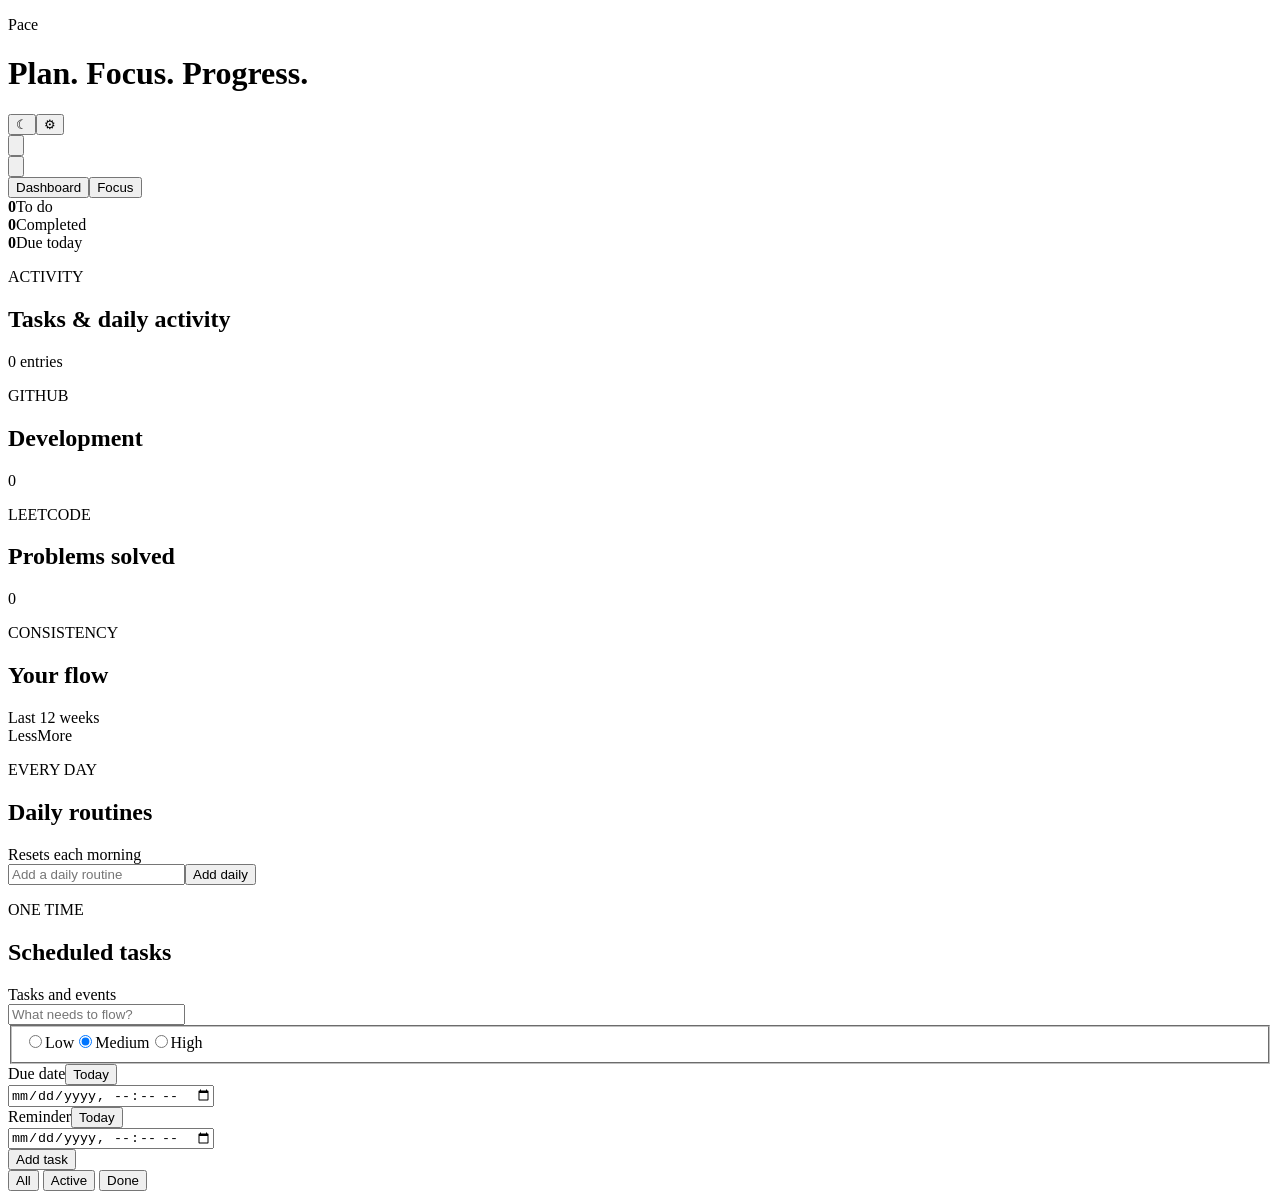
==== commit c353dcc0: "refactor Pace back to a personal Kafka email system Restrict authentication, OAuth, scheduling, and " ====
--- a/app/static/index.html
+++ b/app/static/index.html
@@ -4,11 +4,11 @@
   <meta charset="utf-8">
   <meta name="viewport" content="width=device-width, initial-scale=1">
   <title>Pace</title>
-  <link rel="icon" href="./favicon.svg" type="image/svg+xml">
+  <link rel="icon" href="/favicon.svg" type="image/svg+xml">
   <link rel="preconnect" href="https://fonts.googleapis.com">
   <link rel="preconnect" href="https://fonts.gstatic.com" crossorigin>
   <link href="https://fonts.googleapis.com/css2?family=Handjet:ELSH,wght@2,100..900&display=swap" rel="stylesheet">
-  <link rel="stylesheet" href="./styles.css">
+  <link rel="stylesheet" href="/styles.css">
 </head>
 <body>
   <main>
@@ -92,15 +92,11 @@
   <dialog id="login" class="login-dialog">
     <form id="login-form">
       <div><p class="brand">Pace</p><h2 id="auth-title">Welcome back</h2><p id="auth-copy">Sign in and find your pace.</p></div>
-      <label id="display-name-field" hidden>Display name<input name="display_name" maxlength="100" autocomplete="name"></label>
-      <label id="email-field" hidden>Email address<input name="email" type="email" maxlength="320" autocomplete="email"></label>
       <label><span id="username-label">Username or email</span><input name="username" autocomplete="username" required autofocus></label>
       <label>Password<input name="password" type="password" autocomplete="current-password" required></label>
-      <label id="confirm-password-field" hidden>Confirm password<input name="confirm_password" type="password" autocomplete="new-password"></label>
       <p id="login-error" role="alert"></p>
       <button type="submit">Sign in</button>
       <div class="oauth-options"><span>or continue with</span><a data-provider="github" href="/auth/oauth/github">GitHub</a><a data-provider="google" href="/auth/oauth/google">Google</a></div>
-      <button type="button" id="auth-switch" class="auth-switch">New to Pace? Create your account</button>
     </form>
   </dialog>
   <dialog id="task-editor">
@@ -128,7 +124,6 @@
     <div><h2>Delete this activity?</h2><p>The original task, routine, or focus session will stay intact.</p><div class="dialog-actions"><button type="button" id="cancel-activity-delete">Keep activity</button><button type="button" class="danger" id="confirm-activity-delete">Delete</button></div></div>
   </dialog>
   <div id="toast" role="status"></div>
-  <script src="./config.js"></script>
-  <script src="./app.js"></script>
+  <script src="/app.js"></script>
 </body>
 </html>
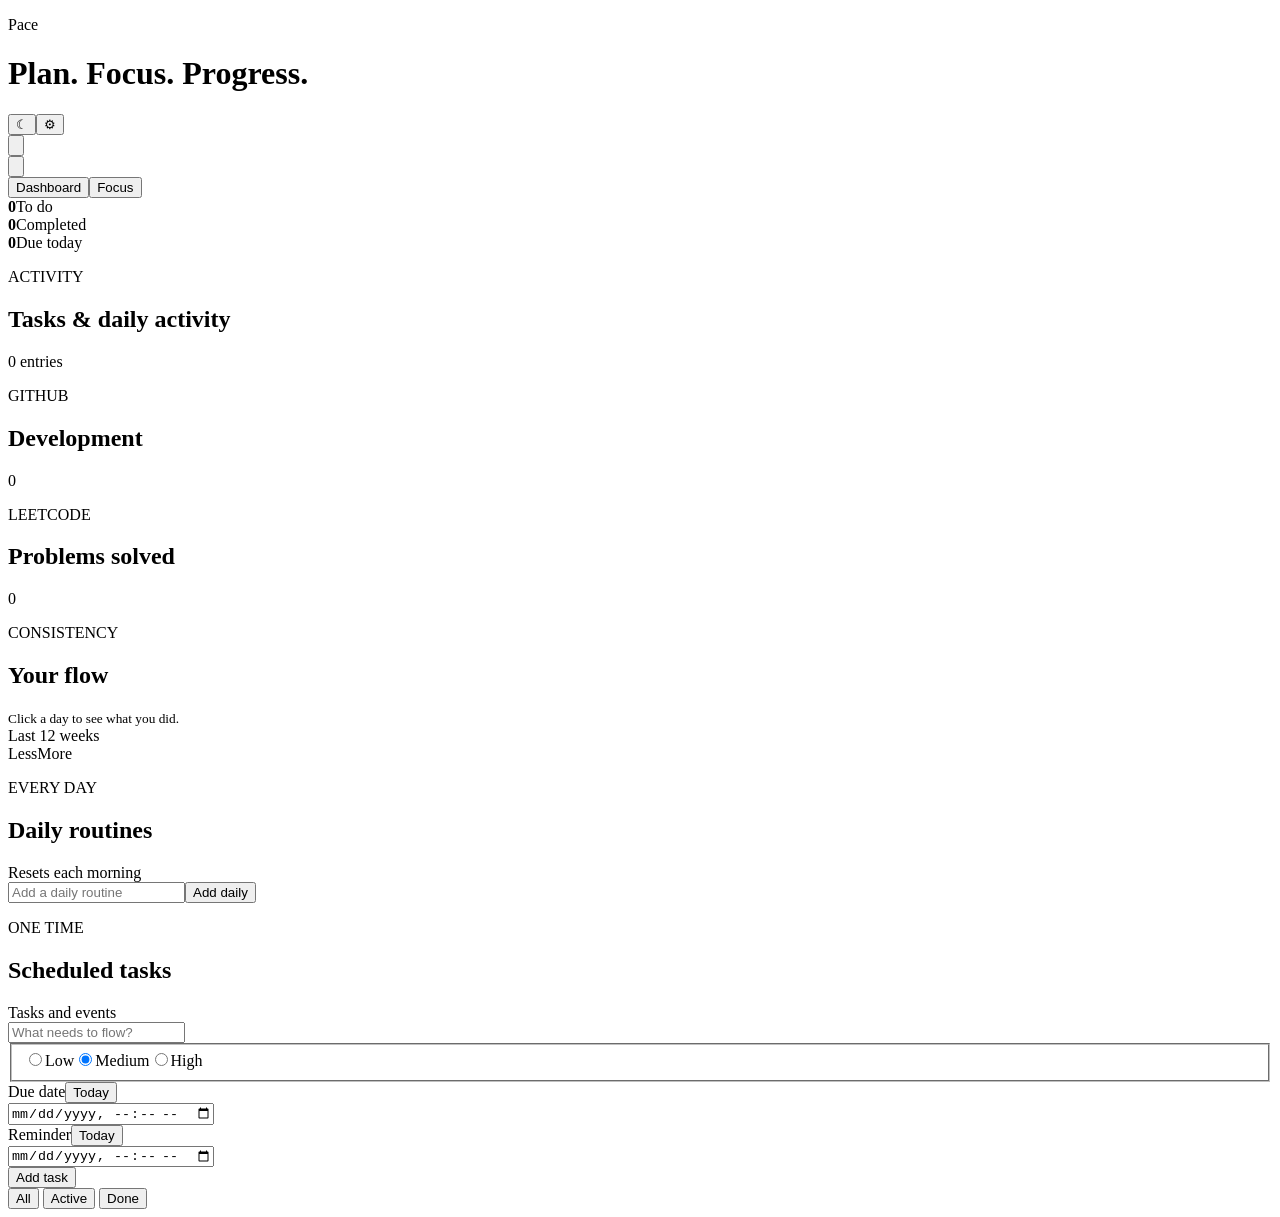
==== commit c86fc94a: "polish flatten consistency details and add click guidance Remove the inset white highlight from the " ====
--- a/app/static/index.html
+++ b/app/static/index.html
@@ -44,7 +44,7 @@
     </section>
 
     <section class="panel tracker-panel" data-page="dashboard">
-      <div class="tracker-heading"><div><p class="section-label">CONSISTENCY</p><h2>Your flow</h2></div><span>Last 12 weeks</span></div>
+      <div class="tracker-heading"><div><p class="section-label">CONSISTENCY</p><h2>Your flow</h2><small>Click a day to see what you did.</small></div><span>Last 12 weeks</span></div>
       <div class="tracker-scroll"><div id="tracker" class="tracker" aria-label="Task completion tracker"></div></div>
       <div id="tracker-details" class="tracker-details" hidden></div>
       <div class="legend"><span>Less</span><i></i><i class="level-1"></i><i class="level-2"></i><i class="level-3"></i><span>More</span></div>
@@ -92,11 +92,15 @@
   <dialog id="login" class="login-dialog">
     <form id="login-form">
       <div><p class="brand">Pace</p><h2 id="auth-title">Welcome back</h2><p id="auth-copy">Sign in and find your pace.</p></div>
+      <label id="display-name-field" hidden>Display name<input name="display_name" maxlength="100" autocomplete="name"></label>
+      <label id="email-field" hidden>Email address<input name="email" type="email" maxlength="320" autocomplete="email"></label>
       <label><span id="username-label">Username or email</span><input name="username" autocomplete="username" required autofocus></label>
       <label>Password<input name="password" type="password" autocomplete="current-password" required></label>
+      <label id="confirm-password-field" hidden>Confirm password<input name="confirm_password" type="password" autocomplete="new-password"></label>
       <p id="login-error" role="alert"></p>
       <button type="submit">Sign in</button>
       <div class="oauth-options"><span>or continue with</span><a data-provider="github" href="/auth/oauth/github">GitHub</a><a data-provider="google" href="/auth/oauth/google">Google</a></div>
+      <button type="button" id="auth-switch" class="auth-switch">New to Pace? Create your account</button>
     </form>
   </dialog>
   <dialog id="task-editor">
